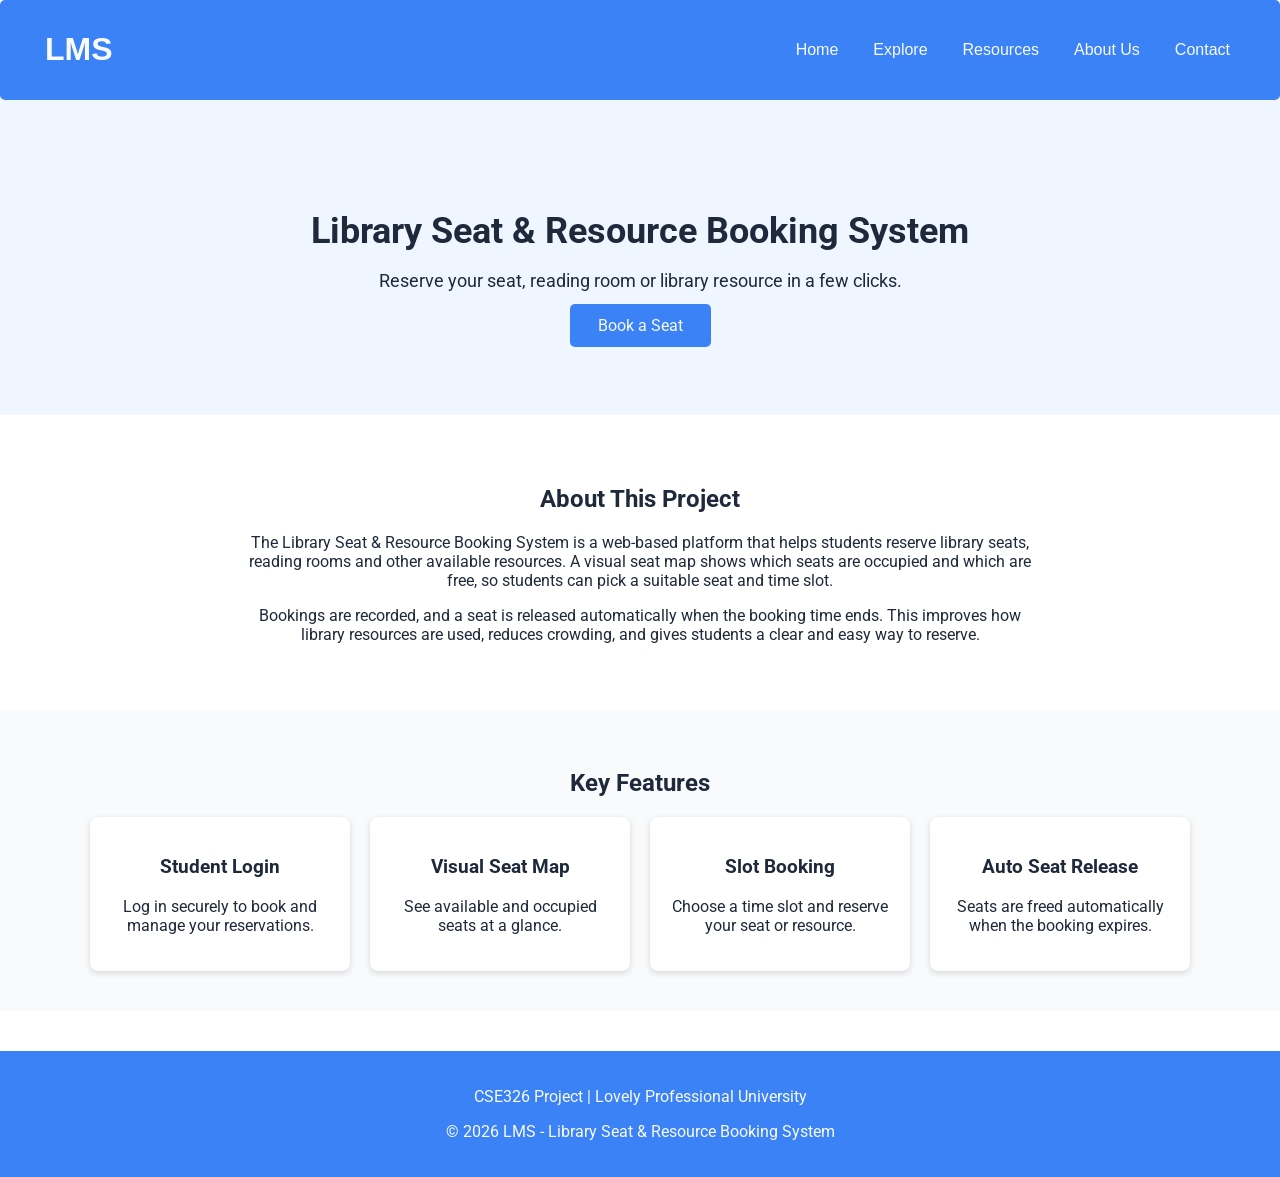
==== Index.html @ a50c69a5 "Add front page to the Library Management System!" ====
<!DOCTYPE html>
<html lang="en">
<head>
    <meta charset="UTF-8">
    <meta name="viewport" content="width=device-width, initial-scale=1.0">
    <title>Document</title>
    <link rel="stylesheet" type="text/css" href="styles.css">
    <link rel="preconnect" href="https://fonts.googleapis.com">
<link rel="preconnect" href="https://fonts.gstatic.com" crossorigin>
<link href="https://fonts.googleapis.com/css2?family=Google+Sans:ital,opsz,wght@0,17..18,400..700;1,17..18,400..700&family=Roboto:ital,wght@0,100..900;1,100..900&display=swap" rel="stylesheet">
</head>
<body>
    <header>
        <h1 ><a href="Index.html" class="Menumain" id="LMS">LMS</a></h1>
        <div class="Menu">
            <a href="#">Home</a>
            <a href="#">Explore</a>
            <a href="#">Resources</a>
            <a href="#">About Us</a>
            <a href="#">Contact</a>
        </div>
    </header>
    <section class="hero">
        <h2>Library Seat &amp; Resource Booking System</h2>
        <p>Reserve your seat, reading room or library resource in a few clicks.</p>
        <a href="#" class="btn">Book a Seat</a>
    </section>

    <section class="about">
        <h2>About This Project</h2>
        <p>
            The Library Seat &amp; Resource Booking System is a web-based platform
            that helps students reserve library seats, reading rooms and other
            available resources. A visual seat map shows which seats are occupied
            and which are free, so students can pick a suitable seat and time slot.
        </p>
        <p>
            Bookings are recorded, and a seat is released automatically when the
            booking time ends. This improves how library resources are used,
            reduces crowding, and gives students a clear and easy way to reserve.
        </p>
    </section>

    <section class="features">
        <h2>Key Features</h2>
        <div class="cards">
            <div class="card">
                <h3>Student Login</h3>
                <p>Log in securely to book and manage your reservations.</p>
            </div>
        <div class="card">
            <h3>Visual Seat Map</h3>
            <p>See available and occupied seats at a glance.</p>
        </div>
        <div class="card">
            <h3>Slot Booking</h3>
            <p>Choose a time slot and reserve your seat or resource.</p>
        </div>
        <div class="card">
            <h3>Auto Seat Release</h3>
            <p>Seats are freed automatically when the booking expires.</p>
        </div>
        </div>
    </section>

    <footer>
        <p>CSE326 Project | Lovely Professional University</p>
        <p>&copy; 2026 LMS - Library Seat &amp; Resource Booking System</p>
    </footer>
</body>
</html>
---- styles.css ----
header {
    background-color: #3B82F6;
    border-radius: 5px;
    padding: 10px 20px;
    font-family: "Google Sans",sans-serif;

    display: flex;
    justify-content: space-between;
    align-items: center;
    padding-right: 50px;
    padding-left: 35px;
}
#LMS {
    padding-left: 10px;
    font-style: normal;
}
.Menu{
    display: flex;
    align-items: center;
    gap: 20px;
}
.Menu a {
    text-decoration: none;
    color: #F8FAFC;
    margin-left: 15px;
    font-size: 16px;
}
.Menumain {
    text-decoration: none;
    color: #F8FAFC;
}
body {
    margin: 0;
    font-family: "Roboto", sans-serif;
    color: #1E293B;
}

/* Hero */
.hero {
    text-align: center;
    padding: 80px 20px;
    background-color: #EFF6FF;
}
.hero h2 {
    font-size: 36px;
    margin-bottom: 10px;
}
.hero p {
    font-size: 18px;
    margin-bottom: 25px;
}
.btn {
    background-color: #3B82F6;
    color: #F8FAFC;
    text-decoration: none;
    padding: 12px 28px;
    border-radius: 5px;
}

.about {
    max-width: 800px;
    margin: 0 auto;
    padding: 50px 20px;
    text-align: center;
}

.features {
    padding: 40px 20px;
    text-align: center;
    background-color: #F8FAFC;
}
.cards {
    display: flex;
    justify-content: center;
    gap: 20px;
    flex-wrap: wrap;
}
.card {
    background-color: white;
    width: 220px;
    padding: 20px;
    border-radius: 8px;
    box-shadow: 0 2px 6px rgba(0, 0, 0, 0.15);
}

footer {
    background-color: #3B82F6;
    color: #F8FAFC;
    text-align: center;
    padding: 20px;
    margin-top: 40px;
}
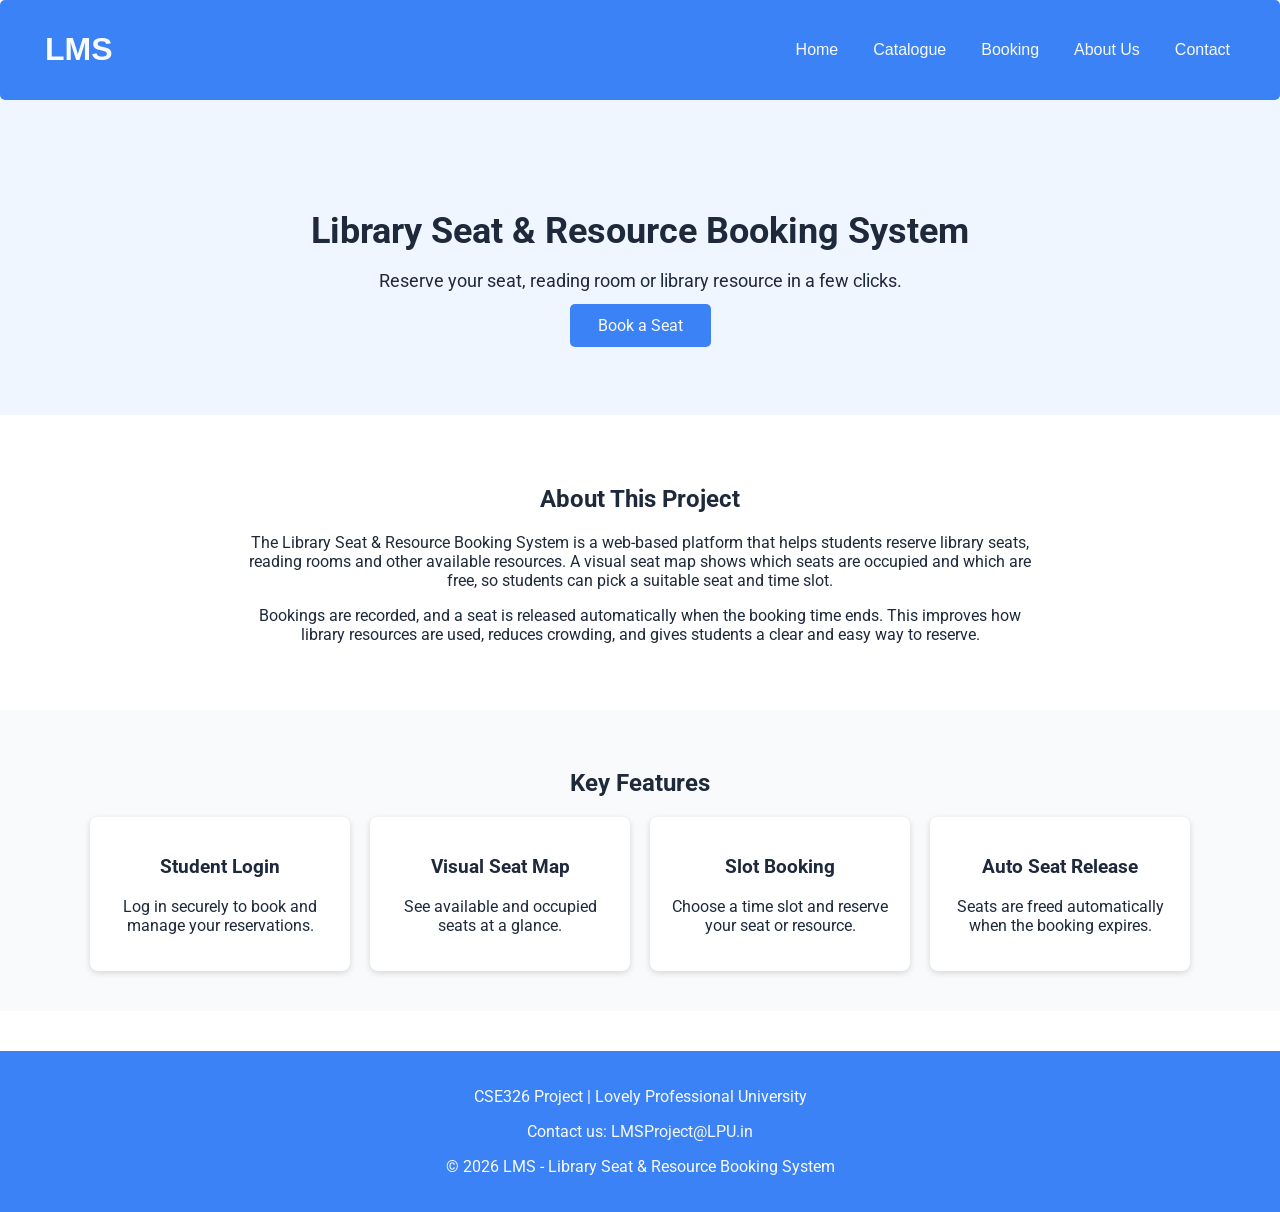
==== commit e221c895: "Front Page" ====
--- a/Index.html
+++ b/Index.html
@@ -13,20 +13,20 @@
     <header>
         <h1 ><a href="Index.html" class="Menumain" id="LMS">LMS</a></h1>
         <div class="Menu">
-            <a href="#">Home</a>
-            <a href="#">Explore</a>
-            <a href="#">Resources</a>
-            <a href="#">About Us</a>
-            <a href="#">Contact</a>
+            <a href="Index.html">Home</a>
+            <a href="catalogue.html">Catalogue</a>
+            <a href="booking.html">Booking</a>
+            <a href="Index.html#about">About Us</a>
+            <a href="Index.html#contact">Contact</a>
         </div>
     </header>
     <section class="hero">
         <h2>Library Seat &amp; Resource Booking System</h2>
         <p>Reserve your seat, reading room or library resource in a few clicks.</p>
-        <a href="#" class="btn">Book a Seat</a>
+        <a href="booking.html" class="btn">Book a Seat</a>
     </section>
 
-    <section class="about">
+    <section class="about" id="about">
         <h2>About This Project</h2>
         <p>
             The Library Seat &amp; Resource Booking System is a web-based platform
@@ -63,8 +63,9 @@
         </div>
     </section>
 
-    <footer>
+    <footer id="contact">
         <p>CSE326 Project | Lovely Professional University</p>
+        <p>Contact us: LMSProject@LPU.in</p>
         <p>&copy; 2026 LMS - Library Seat &amp; Resource Booking System</p>
     </footer>
 </body>
